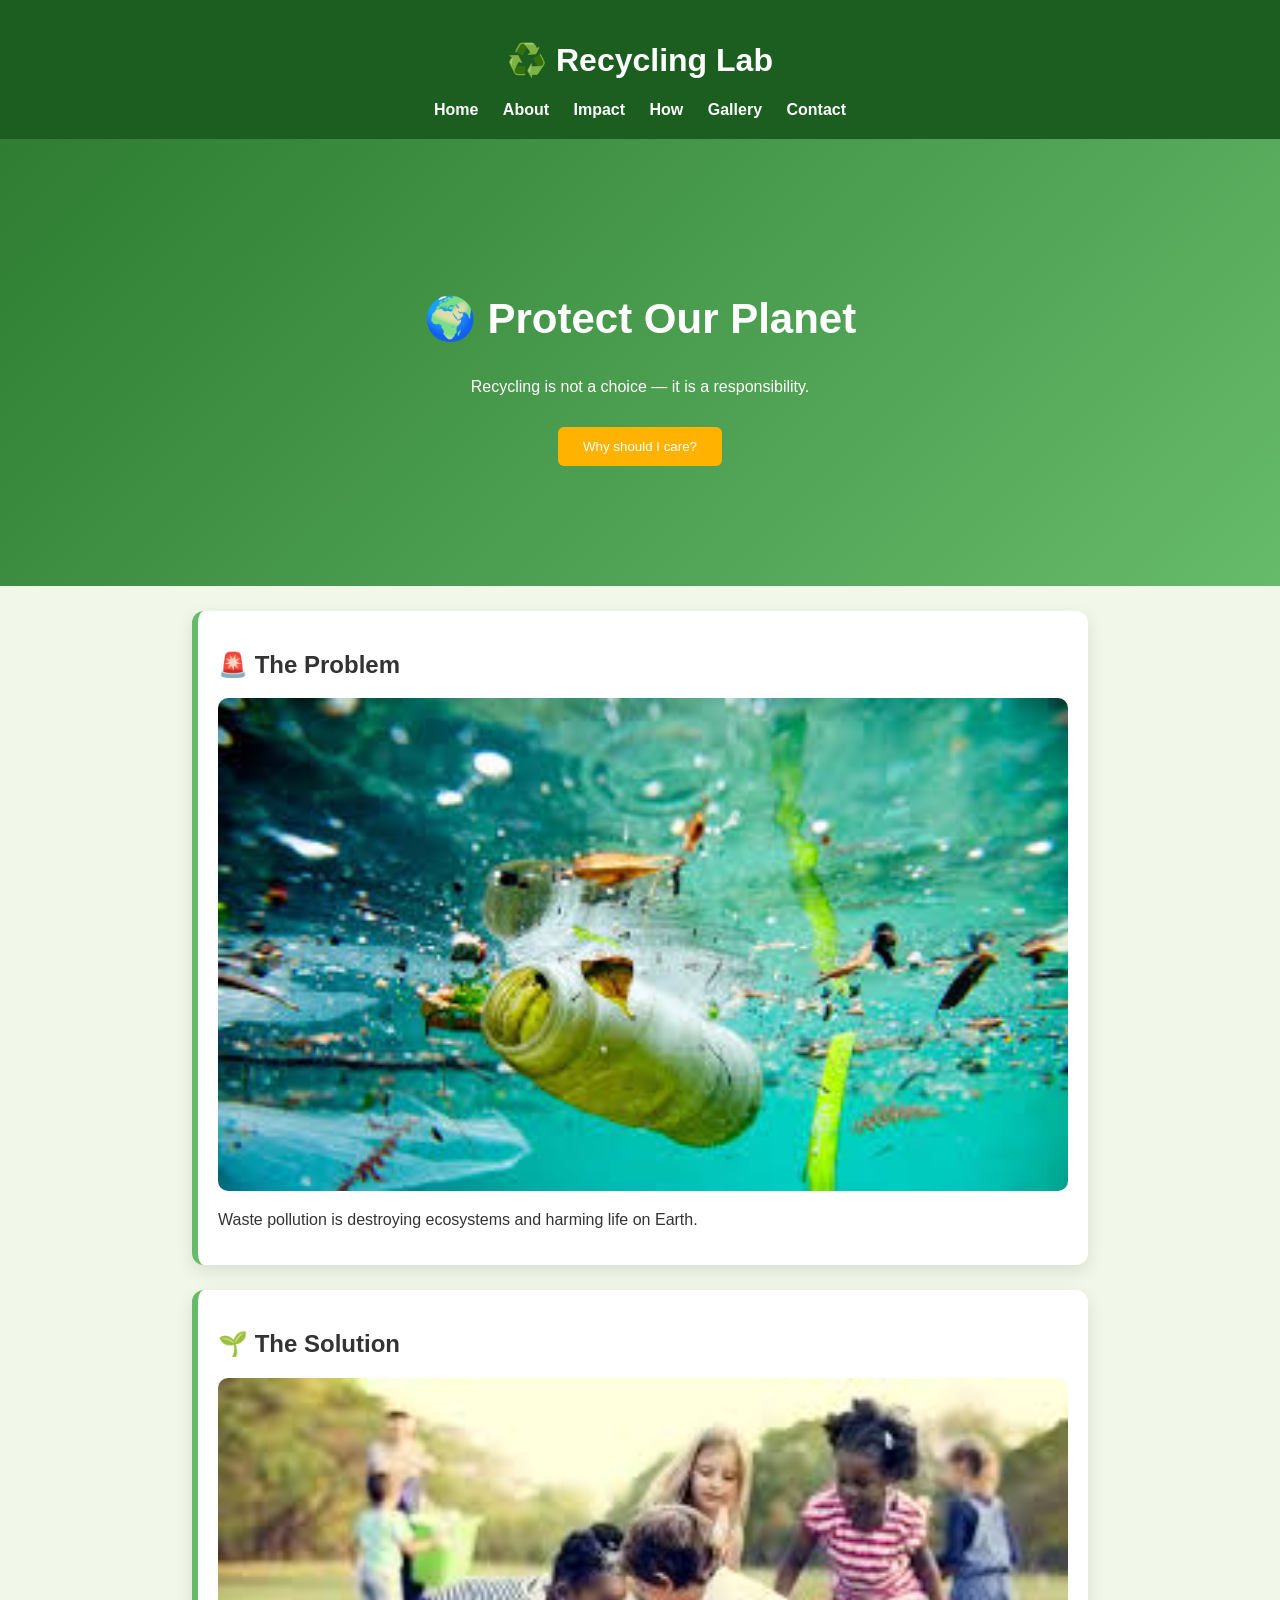
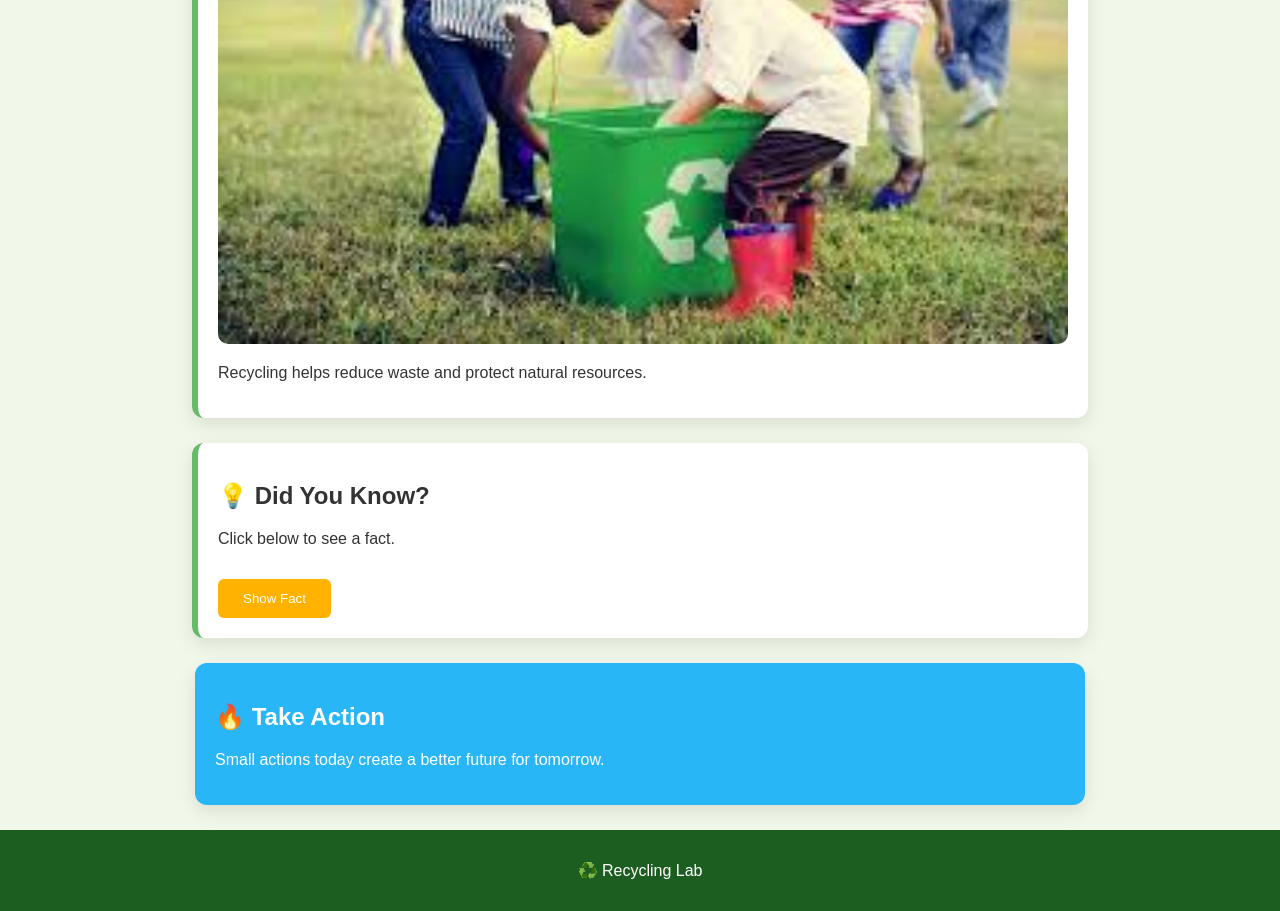
==== index.html @ d688383c "Add files via upload" ====
<!DOCTYPE html>
<html>
<head>
    <title>Recycling Lab</title>
    <link rel="stylesheet" href="style.css">
</head>
<body>

<header>
    <h1>♻️ Recycling Lab</h1>
    <nav>
        <a href="index.html">Home</a>
        <a href="about.html">About</a>
        <a href="impact.html">Impact</a>
        <a href="how.html">How</a>
        <a href="gallery.html">Gallery</a>
        <a href="contact.html">Contact</a>
    </nav>
</header>

<section class="hero">
    <h2>🌍 Protect Our Planet</h2>
    <p>Recycling is not a choice — it is a responsibility.</p>
    <button onclick="showMessage()">Why should I care?</button>
</section>

<section class="card">
    <h2>🚨 The Problem</h2>
    <img src="images/pollution.jpg">
    <p>Waste pollution is destroying ecosystems and harming life on Earth.</p>
</section>

<section class="card">
    <h2>🌱 The Solution</h2>
    <img src="images/recycling.jpg">
    <p>Recycling helps reduce waste and protect natural resources.</p>
</section>

<section class="card">
    <h2>💡 Did You Know?</h2>
    <p id="fact">Click below to see a fact.</p>
    <button onclick="newFact()">Show Fact</button>
</section>

<section class="card highlight">
    <h2>🔥 Take Action</h2>
    <p>Small actions today create a better future for tomorrow.</p>
</section>

<footer>
    <p>♻️ Recycling Lab</p>
</footer>

<script src="script.js"></script>

</body>
</html>
---- style.css ----
:root {
    --primary: #1B5E20;
    --secondary: #66BB6A;
    --accent: #FFB300;
    --accent2: #29B6F6;
    --bg: #F1F8E9;
    --text: #333;
}

body {
    font-family: 'Segoe UI', sans-serif;
    margin: 0;
    background: var(--bg);
    color: var(--text);
}

/* HEADER */
header {
    background: var(--primary);
    color: white;
    text-align: center;
    padding: 20px;
}

nav a {
    color: white;
    margin: 10px;
    text-decoration: none;
    font-weight: bold;
}

nav a:hover {
    color: var(--accent);
}

/* HOME BUTTON */
.home-btn {
    display: inline-block;
    margin: 15px;
    padding: 10px 15px;
    background: var(--accent2);
    color: white;
    text-decoration: none;
    border-radius: 6px;
    font-weight: bold;
}

/* HERO */
.hero {
    background: linear-gradient(135deg, #2E7D32, #66BB6A);
    color: white;
    padding: 120px 20px;
    text-align: center;
}

.hero h2 {
    font-size: 42px;
}

/* BUTTONS */
button {
    margin-top: 15px;
    padding: 12px 25px;
    border: none;
    background: var(--accent);
    color: white;
    border-radius: 6px;
    cursor: pointer;
}

/* CARDS */
.card {
    background: white;
    margin: 25px auto;
    padding: 20px;
    max-width: 850px;
    border-radius: 12px;
    box-shadow: 0 6px 18px rgba(0,0,0,0.1);
    border-left: 6px solid var(--secondary);
    transition: 0.3s;
}

.card:hover {
    transform: translateY(-5px);
}

.card img {
    width: 100%;
    border-radius: 10px;
}

/* HIGHLIGHT CARD */
.highlight {
    background: var(--accent2);
    color: white;
    border-left: none;
}

/* FOOTER */
footer {
    text-align: center;
    background: var(--primary);
    color: white;
    padding: 15px;
    margin-top: 20px;
}
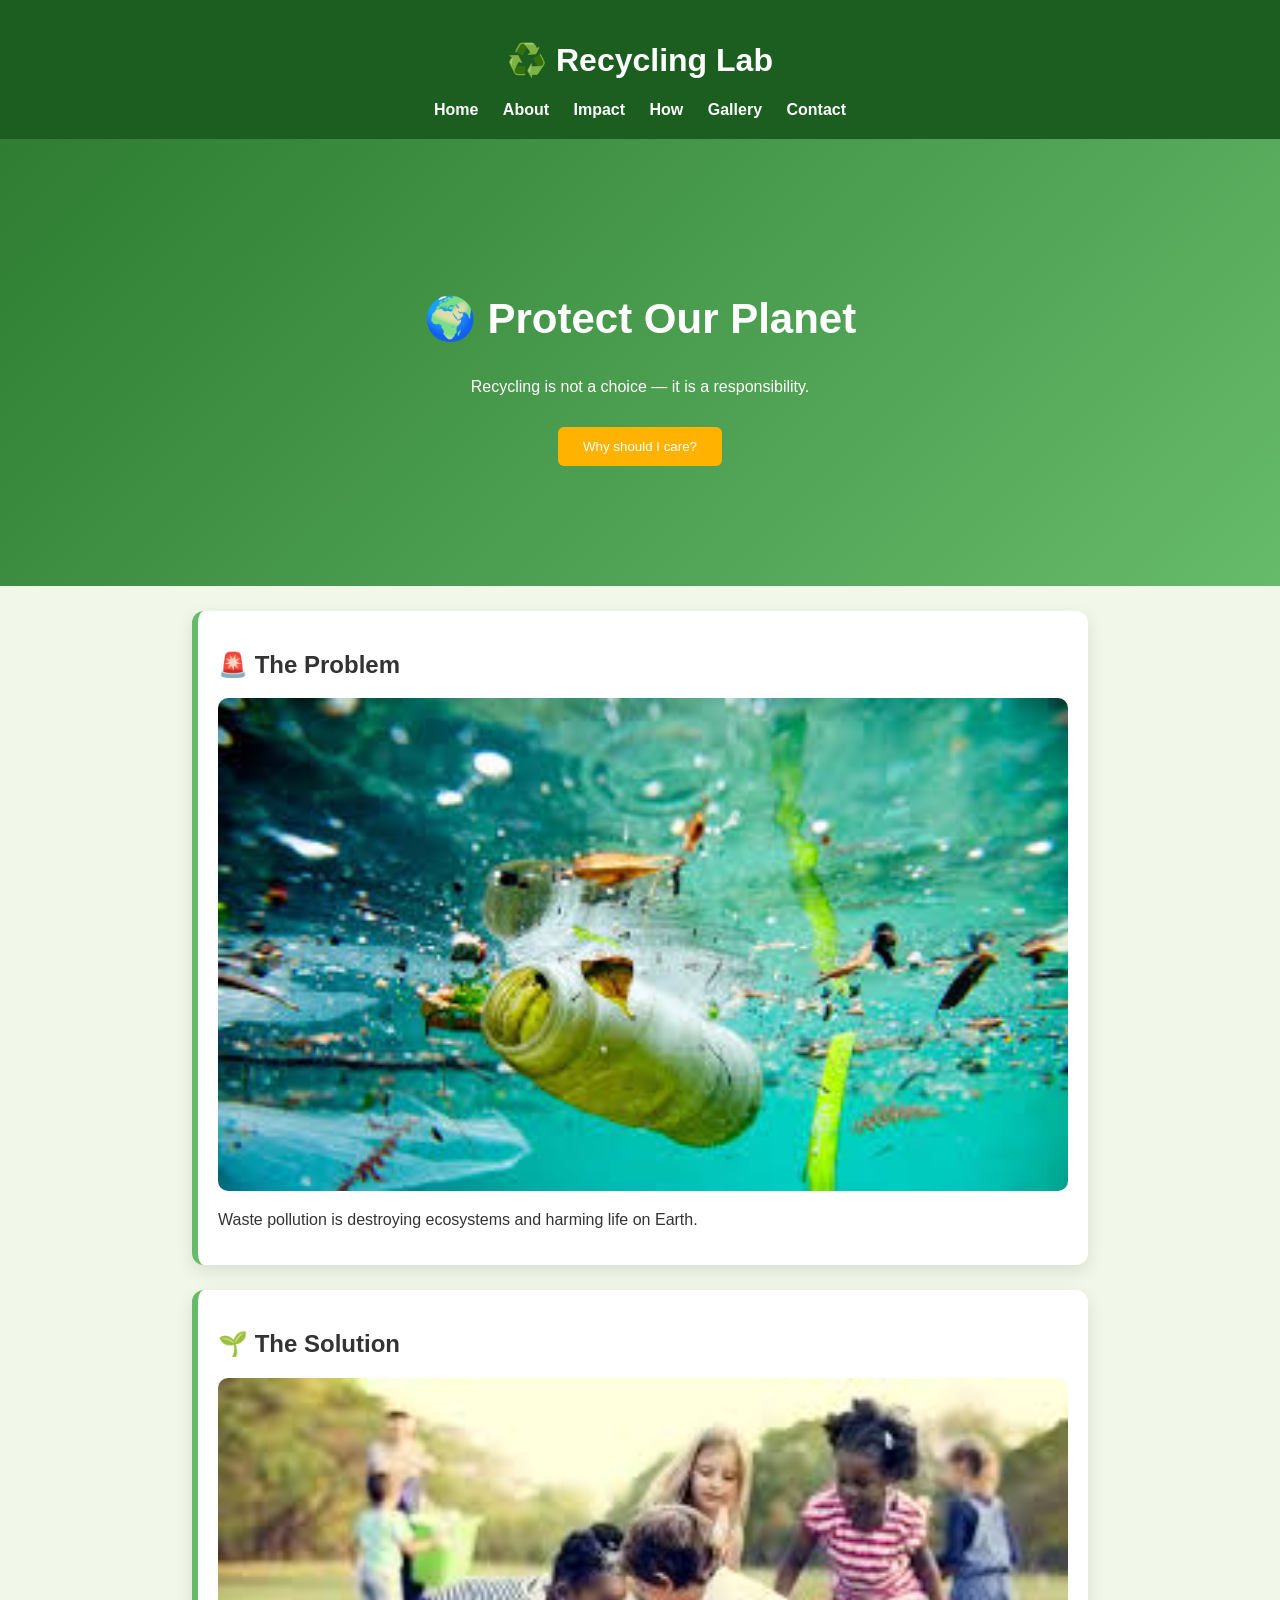
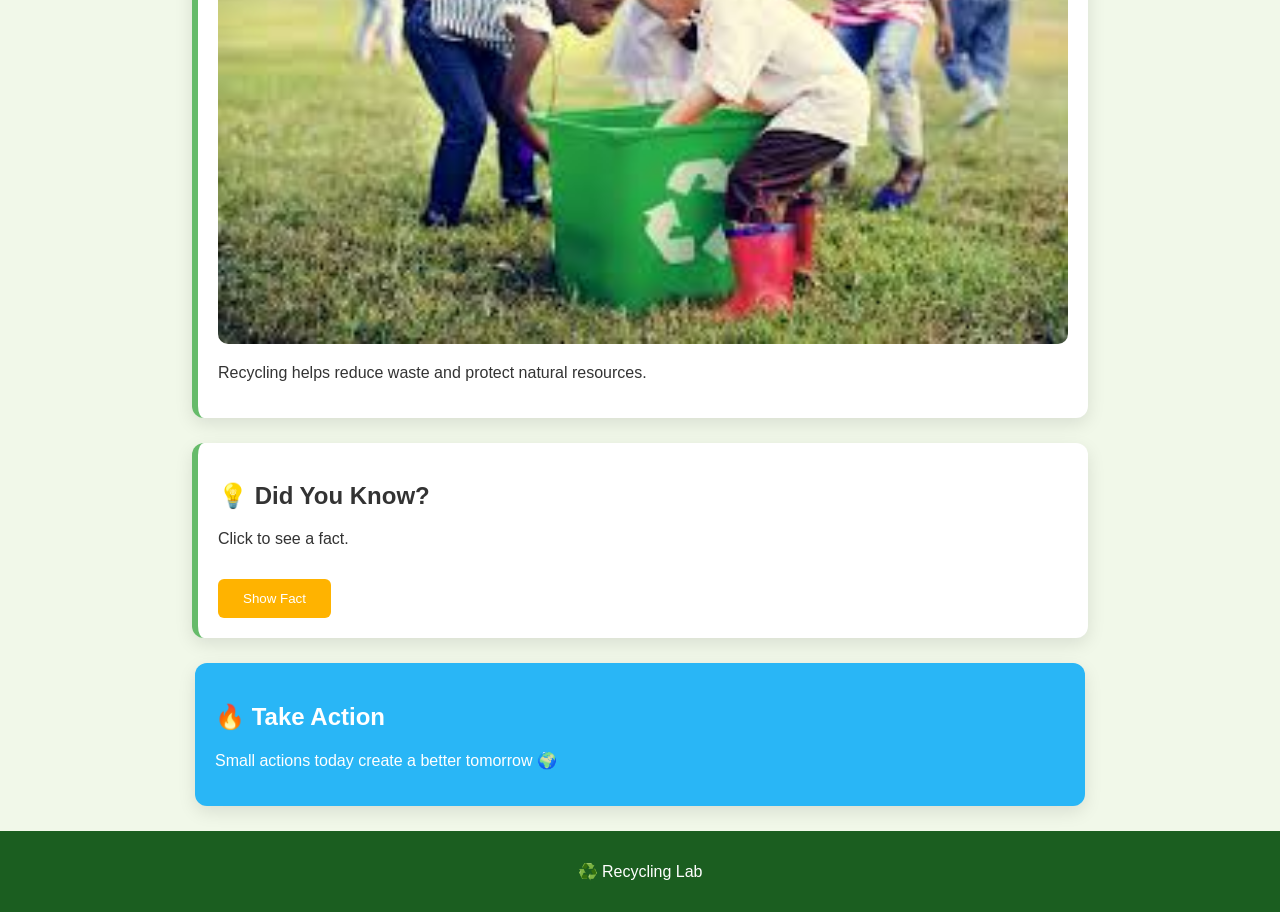
==== commit dccc5464: "Update index.html" ====
--- a/index.html
+++ b/index.html
@@ -2,6 +2,7 @@
 <html>
 <head>
     <title>Recycling Lab</title>
+    <meta name="viewport" content="width=device-width, initial-scale=1.0">
     <link rel="stylesheet" href="style.css">
 </head>
 <body>
@@ -38,13 +39,13 @@
 
 <section class="card">
     <h2>💡 Did You Know?</h2>
-    <p id="fact">Click below to see a fact.</p>
+    <p id="fact">Click to see a fact.</p>
     <button onclick="newFact()">Show Fact</button>
 </section>
 
 <section class="card highlight">
     <h2>🔥 Take Action</h2>
-    <p>Small actions today create a better future for tomorrow.</p>
+    <p>Small actions today create a better tomorrow 🌍</p>
 </section>
 
 <footer>
@@ -52,6 +53,5 @@
 </footer>
 
 <script src="script.js"></script>
-
 </body>
-</html>+</html>
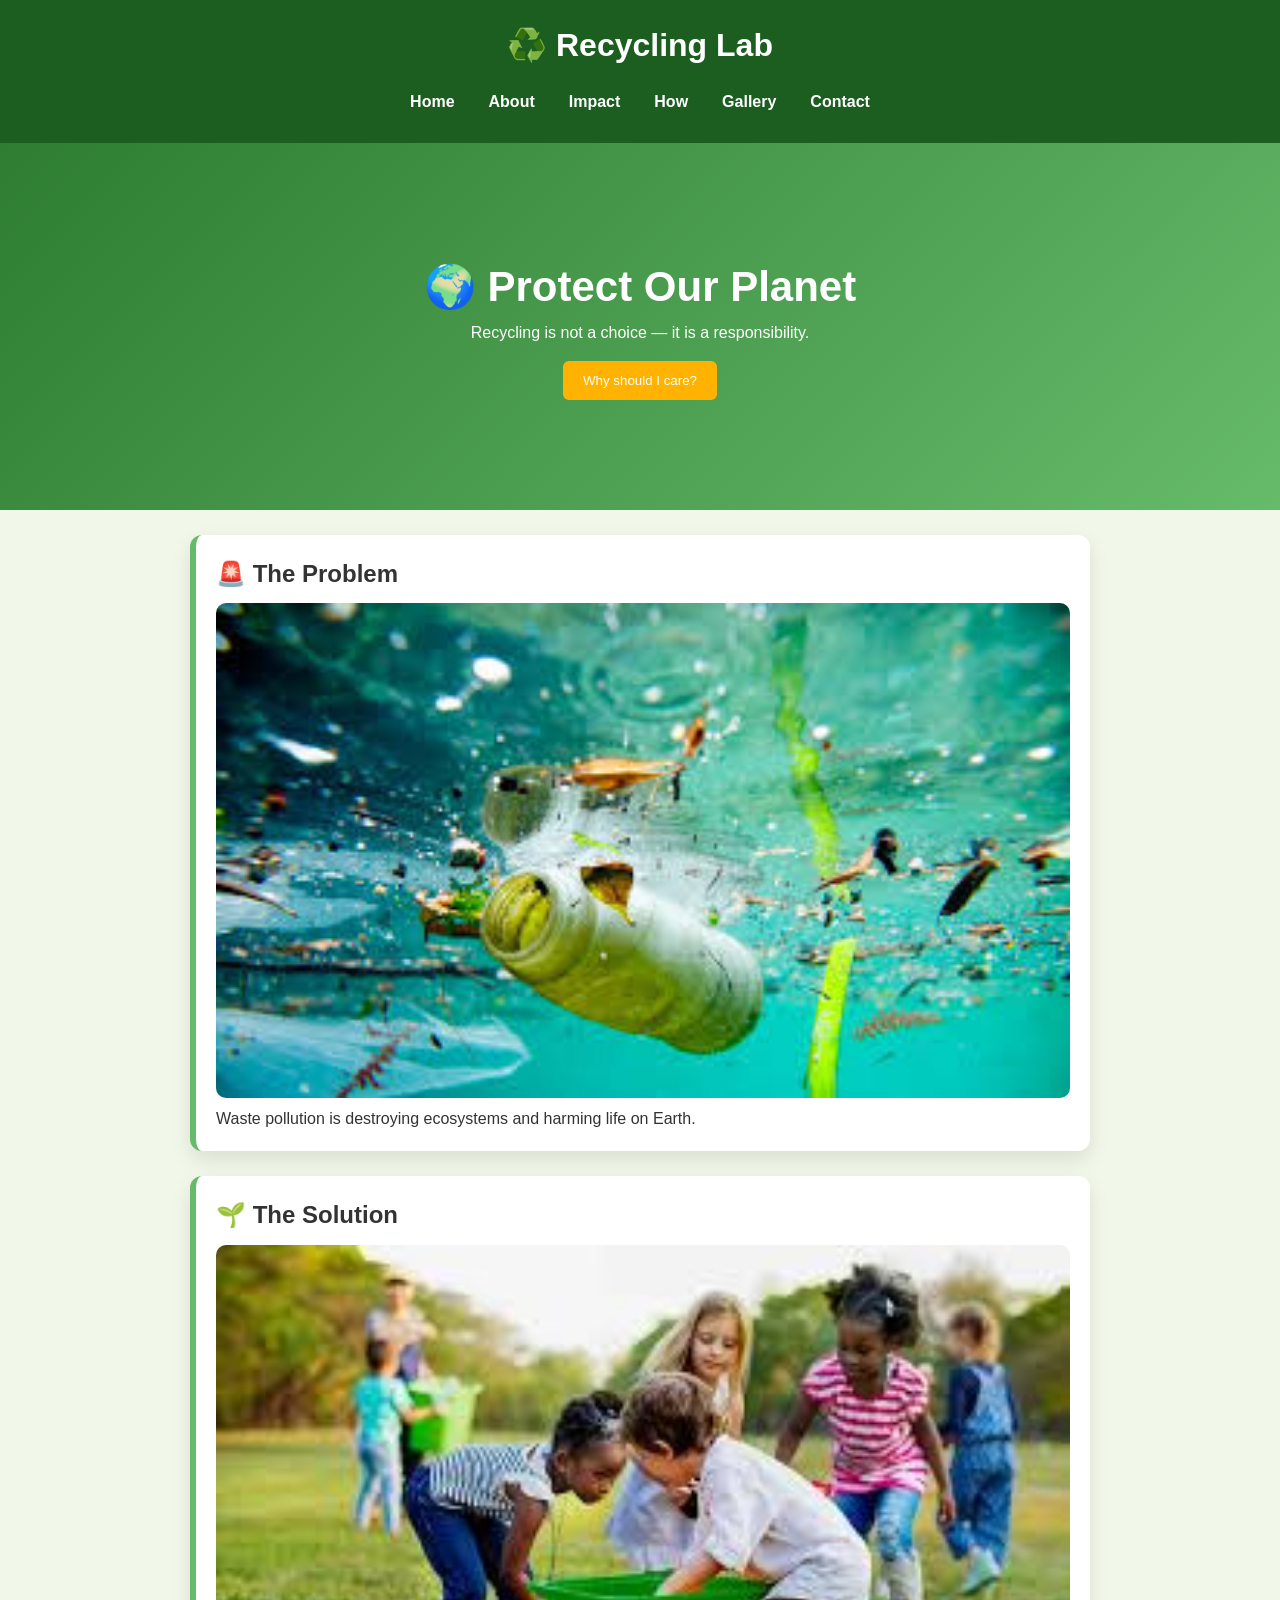
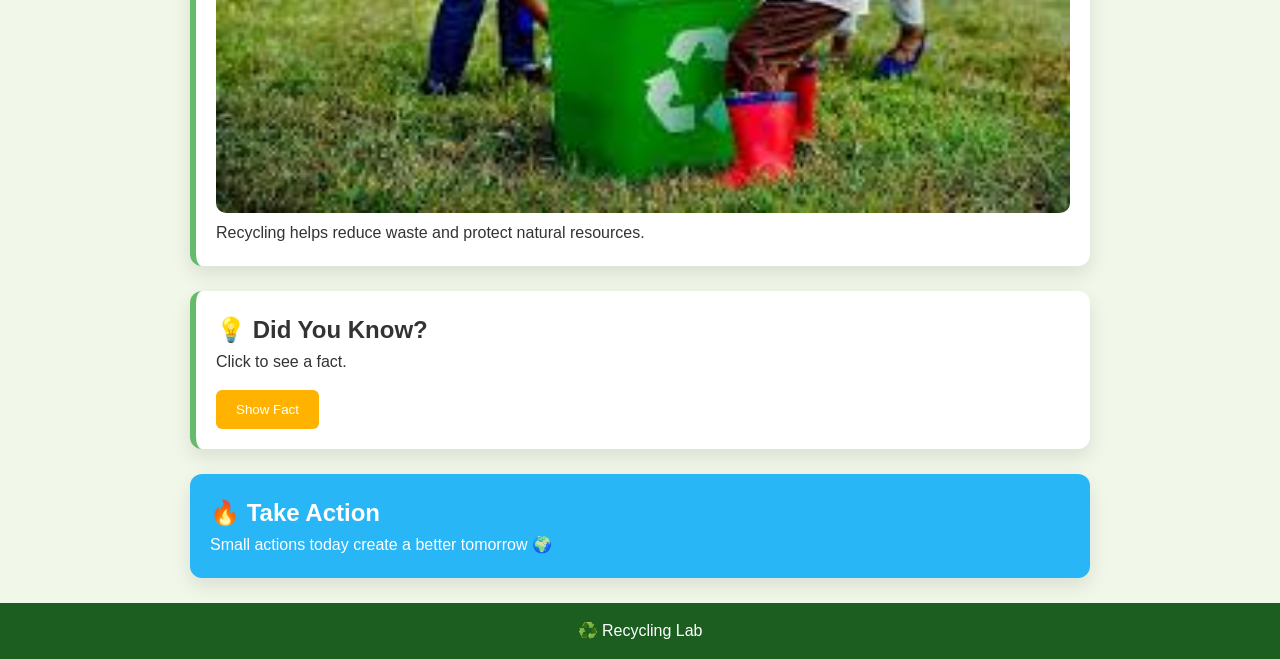
==== commit ecc96405: "Update print statement from 'Hello' to 'Goodbye'" ====
--- a/index.html
+++ b/index.html
@@ -33,7 +33,7 @@
 
 <section class="card">
     <h2>🌱 The Solution</h2>
-    <img src="images/recycling.jpg">
+    <img src="[data-uri]">
     <p>Recycling helps reduce waste and protect natural resources.</p>
 </section>
 
--- a/style.css
+++ b/style.css
@@ -7,11 +7,22 @@
     --text: #333;
 }
 
+/* RESET */
+* {
+    margin: 0;
+    padding: 0;
+    box-sizing: border-box;
+}
+
+html {
+    scroll-behavior: smooth;
+}
+
 body {
     font-family: 'Segoe UI', sans-serif;
-    margin: 0;
     background: var(--bg);
     color: var(--text);
+    line-height: 1.6;
 }
 
 /* HEADER */
@@ -22,15 +33,60 @@
     padding: 20px;
 }
 
+nav {
+    display: flex;
+    justify-content: center;
+    flex-wrap: wrap;
+    gap: 10px;
+    margin-top: 10px;
+}
+
 nav a {
     color: white;
-    margin: 10px;
     text-decoration: none;
     font-weight: bold;
+    padding: 8px 12px;
+    border-radius: 6px;
+    transition: 0.3s;
 }
 
 nav a:hover {
-    color: var(--accent);
+    background: var(--accent);
+    color: black;
+}
+
+/* HERO */
+.hero {
+    background: linear-gradient(135deg, #2E7D32, #66BB6A);
+    color: white;
+    text-align: center;
+    padding: 110px 20px;
+}
+
+.hero h2 {
+    font-size: 42px;
+    animation: fadeDown 1s ease;
+}
+
+.hero p {
+    animation: fadeIn 1.5s ease;
+}
+
+/* BUTTONS */
+button {
+    margin-top: 15px;
+    padding: 12px 20px;
+    border: none;
+    background: var(--accent);
+    color: white;
+    border-radius: 6px;
+    cursor: pointer;
+    transition: 0.3s;
+}
+
+button:hover {
+    background: #FFA000;
+    transform: scale(1.05);
 }
 
 /* HOME BUTTON */
@@ -45,51 +101,38 @@
     font-weight: bold;
 }
 
-/* HERO */
-.hero {
-    background: linear-gradient(135deg, #2E7D32, #66BB6A);
-    color: white;
-    padding: 120px 20px;
-    text-align: center;
-}
-
-.hero h2 {
-    font-size: 42px;
-}
-
-/* BUTTONS */
-button {
-    margin-top: 15px;
-    padding: 12px 25px;
-    border: none;
-    background: var(--accent);
-    color: white;
-    border-radius: 6px;
-    cursor: pointer;
-}
-
 /* CARDS */
 .card {
     background: white;
     margin: 25px auto;
     padding: 20px;
-    max-width: 850px;
+    max-width: 900px;
     border-radius: 12px;
-    box-shadow: 0 6px 18px rgba(0,0,0,0.1);
+    box-shadow: 0 8px 20px rgba(0,0,0,0.1);
     border-left: 6px solid var(--secondary);
-    transition: 0.3s;
+
+    /* animation base */
+    opacity: 0;
+    transform: translateY(40px);
+    transition: all 0.6s ease;
+}
+
+.card.show {
+    opacity: 1;
+    transform: translateY(0);
 }
 
 .card:hover {
-    transform: translateY(-5px);
+    transform: translateY(-6px);
 }
 
 .card img {
     width: 100%;
     border-radius: 10px;
+    margin-top: 10px;
 }
 
-/* HIGHLIGHT CARD */
+/* HIGHLIGHT */
 .highlight {
     background: var(--accent2);
     color: white;
@@ -103,4 +146,52 @@
     color: white;
     padding: 15px;
     margin-top: 20px;
-}+}
+
+/* ANIMATIONS */
+@keyframes fadeDown {
+    from {
+        opacity: 0;
+        transform: translateY(-30px);
+    }
+    to {
+        opacity: 1;
+        transform: translateY(0);
+    }
+}
+
+@keyframes fadeIn {
+    from {
+        opacity: 0;
+    }
+    to {
+        opacity: 1;
+    }
+}
+
+/* 📱 MOBILE */
+@media (max-width: 768px) {
+
+    .hero h2 {
+        font-size: 28px;
+    }
+
+    nav {
+        flex-direction: column;
+        align-items: center;
+    }
+
+    nav a {
+        width: 90%;
+        text-align: center;
+    }
+
+    .card {
+        margin: 15px;
+        padding: 15px;
+    }
+
+    button {
+        width: 100%;
+    }
+}
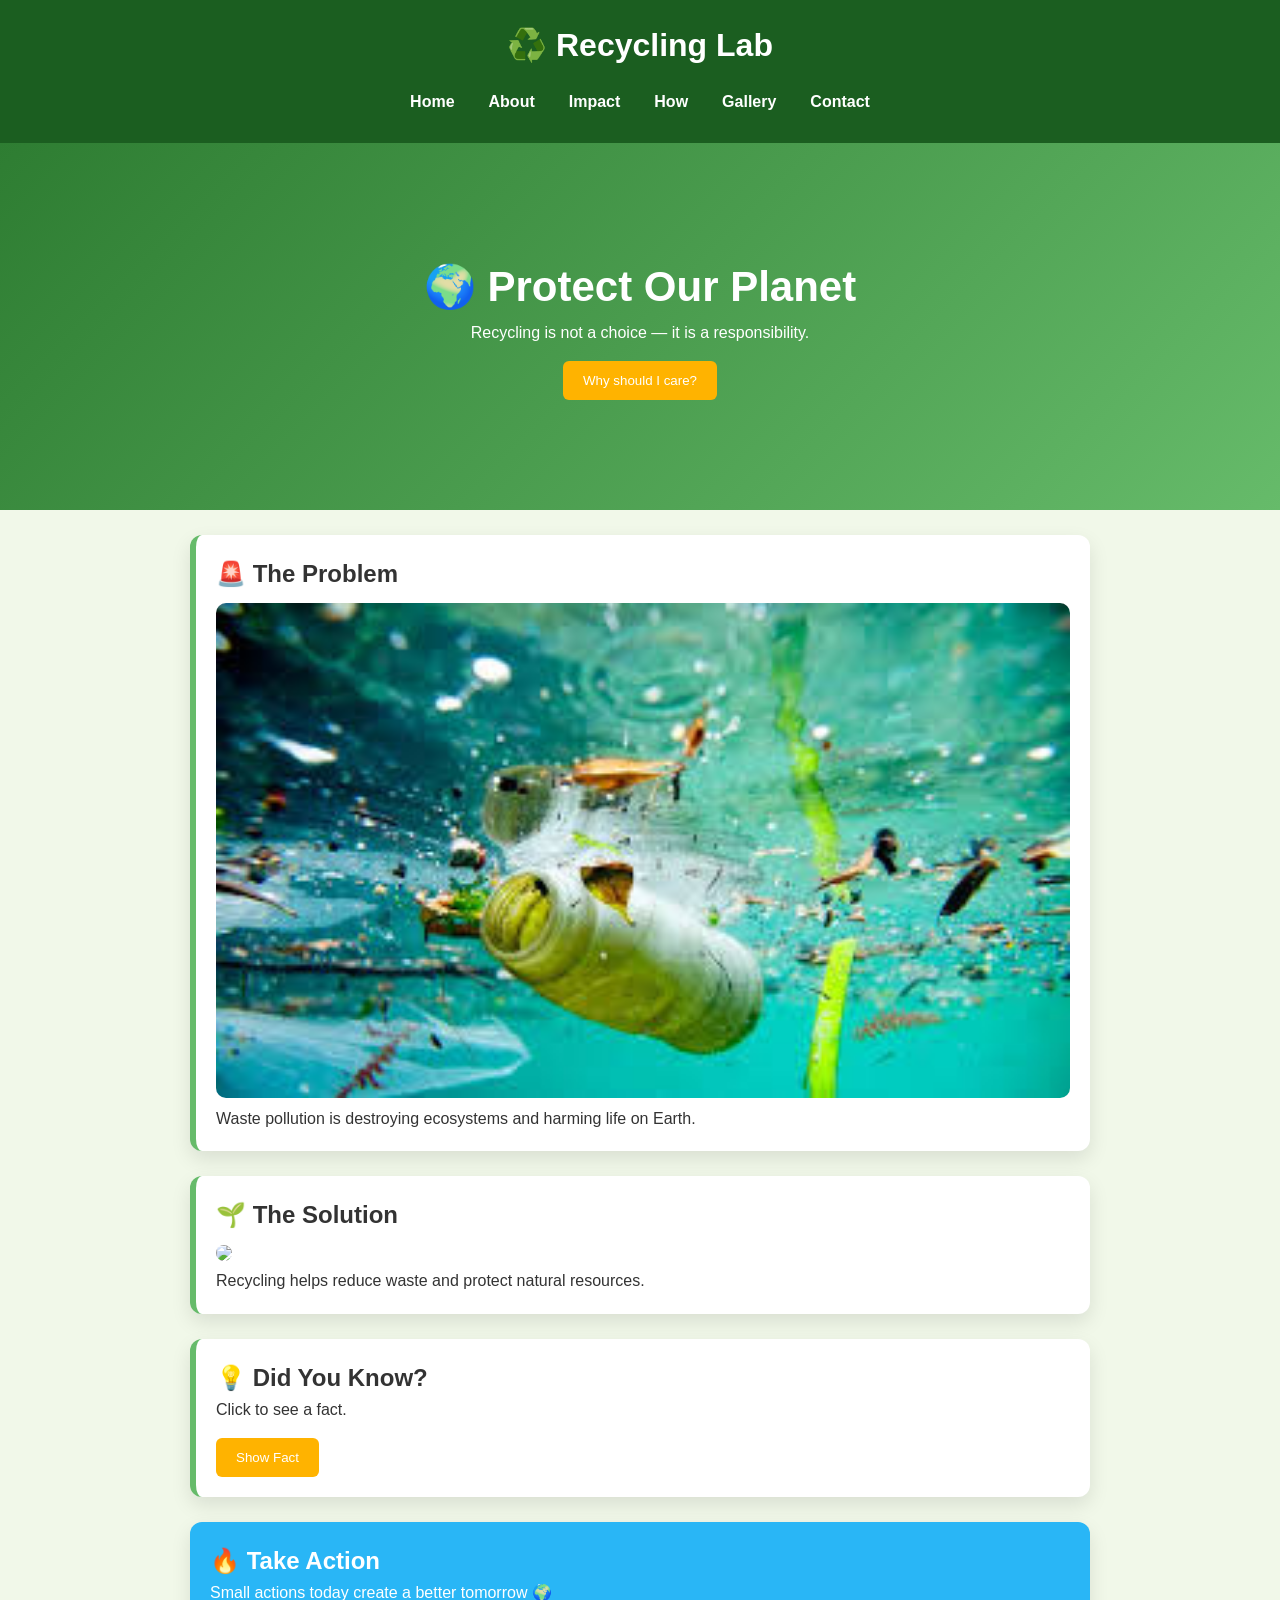
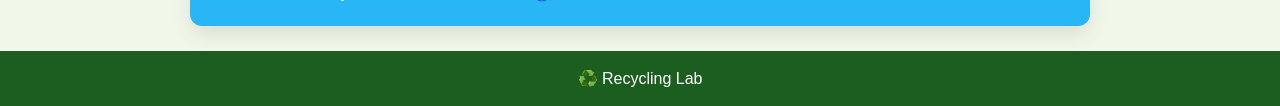
==== commit c831be48: "Update print statement from 'Hello' to 'Goodbye'" ====
--- a/index.html
+++ b/index.html
@@ -33,7 +33,7 @@
 
 <section class="card">
     <h2>🌱 The Solution</h2>
-    <img src="[data-uri]">
+    <img src="https://durhamtech.org/wp-content/uploads/2024/06/waste-management-children.png">
     <p>Recycling helps reduce waste and protect natural resources.</p>
 </section>
 
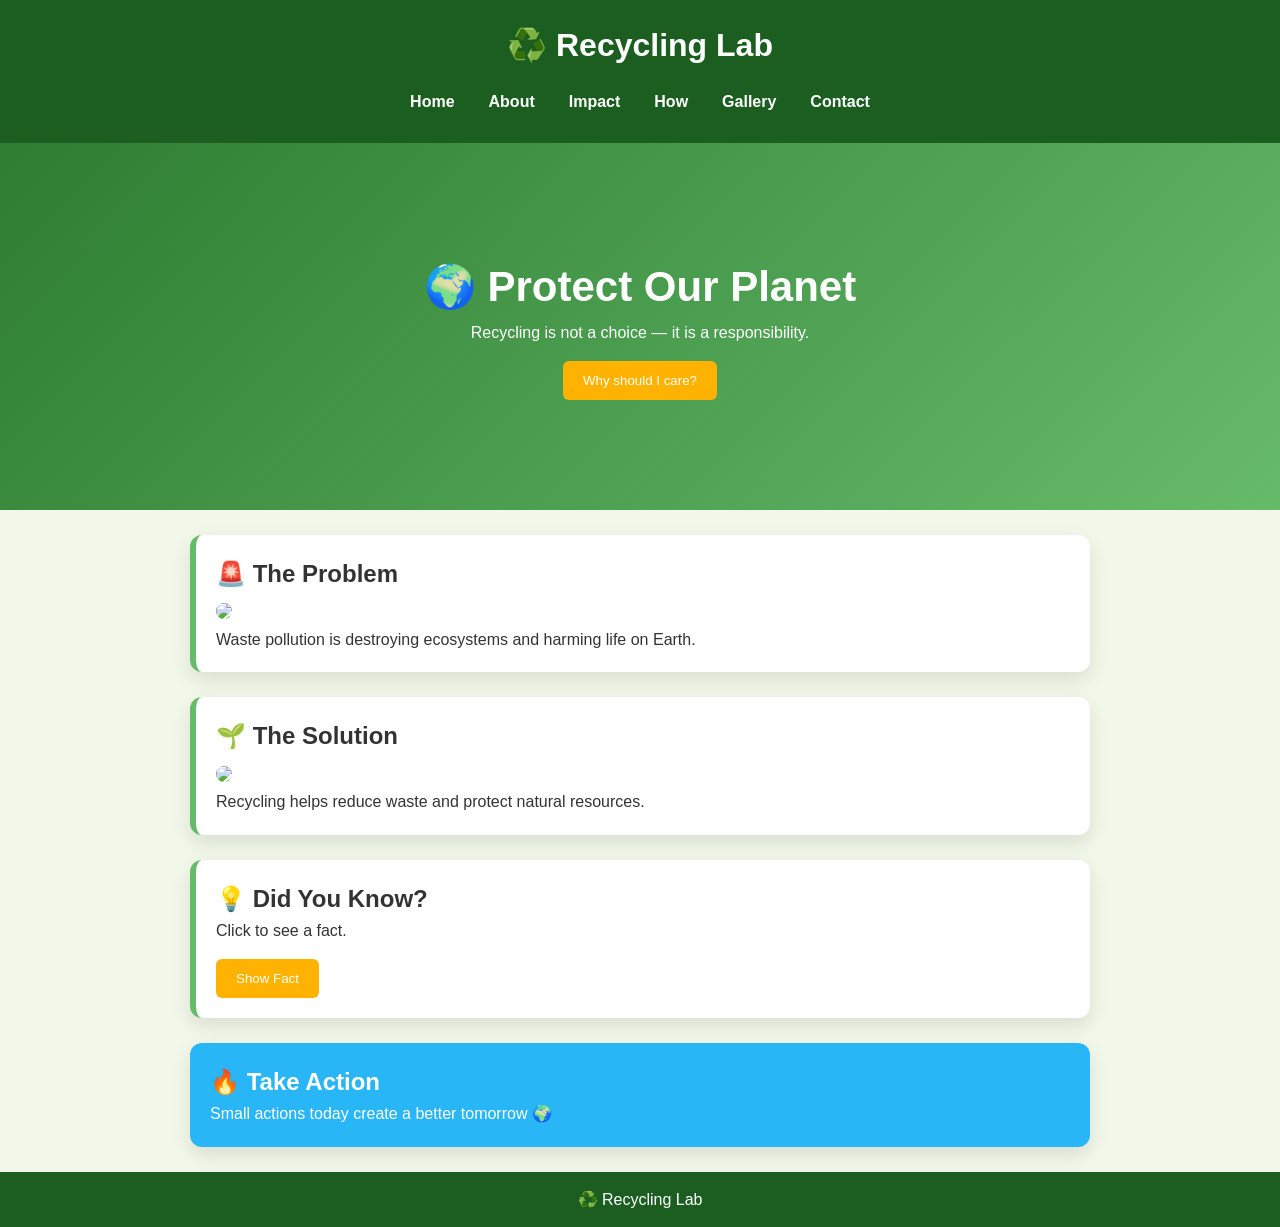
==== commit 59f8f41a: "Update index.html" ====
--- a/index.html
+++ b/index.html
@@ -27,7 +27,7 @@
 
 <section class="card">
     <h2>🚨 The Problem</h2>
-    <img src="images/pollution.jpg">
+    <img src="https://www.swissinfo.ch/content/wp-content/uploads/sites/13/2015/04/274d0337995991c6e12229764f53622b-raceforwater_pollution_christophelaunay-jpg-data.jpg?crop=0px,0px,2560px,1707px&w=880&ver=be87d55f">
     <p>Waste pollution is destroying ecosystems and harming life on Earth.</p>
 </section>
 
